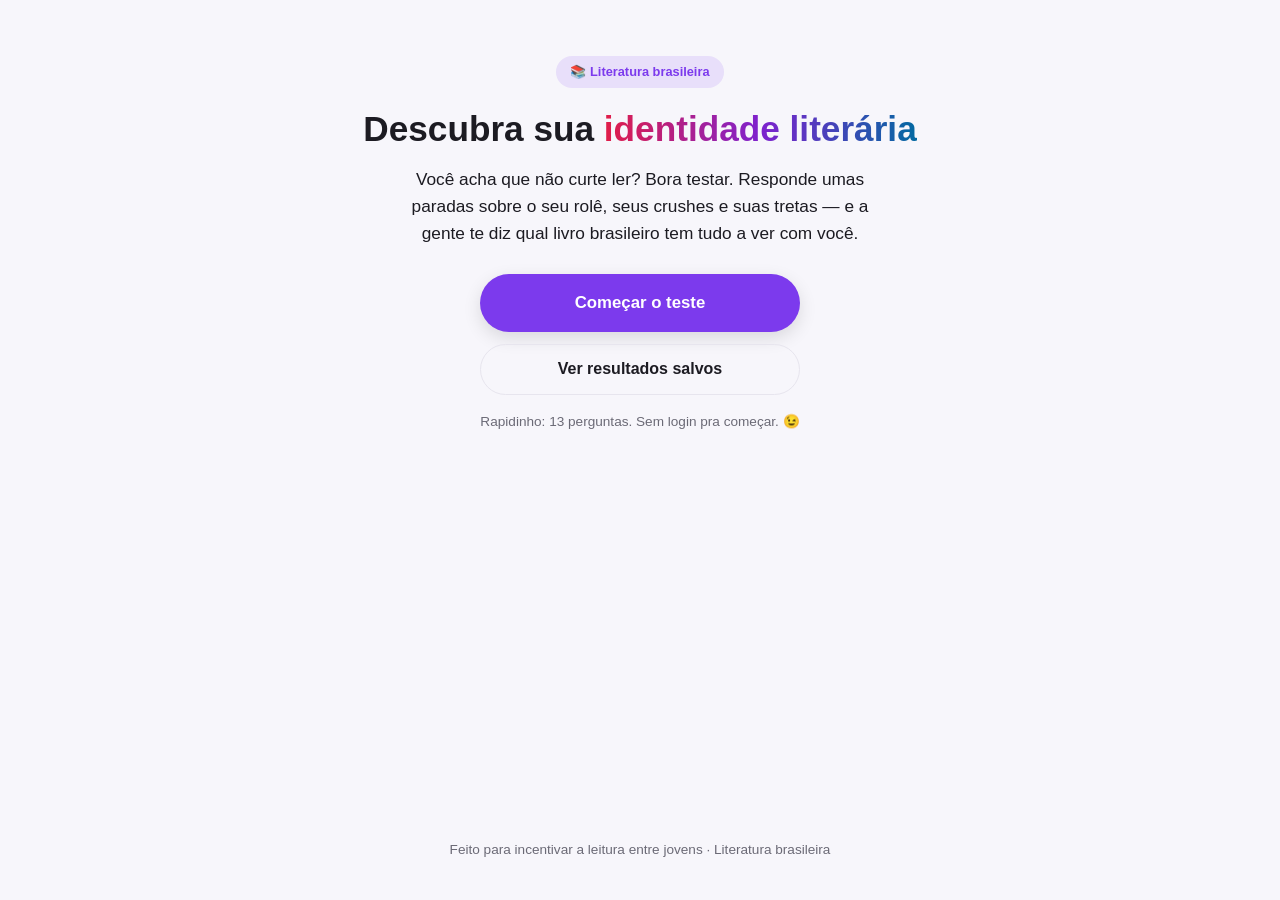
==== index.html @ dcb06c85 "App Quiz de Perfil Literário: quiz-first, alternativas embaralhadas, 50 livros Co-Authored-By: Claud" ====
<!DOCTYPE html>
<html lang="pt-BR">
<head>
  <meta charset="UTF-8" />
  <meta name="viewport" content="width=device-width, initial-scale=1.0" />
  <title>Quiz de Perfil Literário</title>
  <meta name="description" content="Descubra seu perfil literário e que livro da literatura brasileira combina com você." />
  <link rel="stylesheet" href="styles.css" />
  <link rel="icon" href="data:image/svg+xml,<svg xmlns='http://www.w3.org/2000/svg' viewBox='0 0 100 100'><text y='.9em' font-size='90'>📚</text></svg>" />
</head>
<body>
  <div class="app">

    <!-- ===================== HOME ===================== -->
    <section id="screen-home" class="screen active">
      <div class="home">
        <div class="home-badge">📚 Literatura brasileira</div>
        <h1>Descubra sua <span class="grad">identidade literária</span></h1>
        <p class="lead">
          Você acha que não curte ler? Bora testar. Responde umas paradas sobre o seu rolê,
          seus crushes e suas tretas — e a gente te diz qual livro brasileiro tem tudo a ver com você.
        </p>
        <div class="home-actions">
          <button id="btn-start" class="btn btn-primary btn-lg">Começar o teste</button>
          <button id="btn-history" class="btn btn-ghost">Ver resultados salvos</button>
        </div>
        <p class="muted small">Rapidinho: 13 perguntas. Sem login pra começar. 😉</p>
      </div>
    </section>

    <!-- ===================== QUIZ ===================== -->
    <section id="screen-quiz" class="screen">
      <div class="quiz">
        <div class="quiz-top">
          <span id="progress-text" class="muted">Pergunta 1 de 13</span>
          <div class="progress-bar"><div id="progress-bar-fill" class="progress-bar-fill"></div></div>
        </div>

        <h2 id="question-text" class="question"></h2>
        <div id="options" class="options"></div>

        <div class="quiz-nav">
          <button id="btn-prev" class="btn btn-ghost">Anterior</button>
          <button id="btn-next" class="btn btn-primary">Próxima</button>
        </div>
      </div>
    </section>

    <!-- =================== CHECKOUT =================== -->
    <section id="screen-checkout" class="screen">
      <div class="checkout card">
        <div class="checkout-emoji">✨</div>
        <h2>Seu perfil tá pronto!</h2>
        <p class="lead">
          Quer salvar esse resultado no histórico deste dispositivo?
          É só colocar seu nome (nada de senha, nada sai do seu aparelho).
        </p>
        <input id="checkout-name" class="input" type="text" maxlength="40"
               placeholder="Seu nome ou apelido" autocomplete="off" />
        <div class="checkout-actions">
          <button id="btn-save-result" class="btn btn-primary btn-lg">Salvar e ver resultado</button>
          <button id="btn-skip-save" class="btn btn-ghost">Só ver o resultado</button>
        </div>
      </div>
    </section>

    <!-- ==================== RESULTADO ==================== -->
    <section id="screen-result" class="screen">
      <div class="result">
        <div class="result-head card">
          <div id="result-emoji" class="result-emoji">❤️</div>
          <p class="muted">Seu perfil literário é</p>
          <h1 id="result-name" class="result-name">Romântico</h1>
          <p id="result-tagline" class="result-tagline"></p>
          <p id="result-description" class="result-description"></p>
          <p id="result-vibe" class="result-vibe"></p>
          <p id="result-cinema" class="result-cinema"></p>
        </div>

        <div class="card">
          <h3>Sua mistura de perfis</h3>
          <div id="result-bars" class="bars"></div>
        </div>

        <div class="card">
          <h3 id="books-title">📚 Pra você começar</h3>
          <div id="result-books" class="books"></div>
        </div>

        <div class="result-actions">
          <button id="btn-retry" class="btn btn-primary">Refazer o teste</button>
          <button id="btn-home" class="btn btn-ghost">Voltar ao início</button>
        </div>
      </div>
    </section>

    <!-- ==================== HISTÓRICO ==================== -->
    <section id="screen-history" class="screen">
      <div class="history">
        <h2>Resultados salvos</h2>
        <p class="muted small">Salvos apenas neste dispositivo (navegador).</p>
        <div id="history-list" class="history-list"></div>
        <div class="result-actions">
          <button id="btn-history-back" class="btn btn-primary">Voltar</button>
          <button id="btn-clear-history" class="btn btn-ghost">Limpar histórico</button>
        </div>
      </div>
    </section>

    <footer class="app-footer muted small">
      Feito para incentivar a leitura entre jovens · Literatura brasileira
    </footer>
  </div>

  <script src="data.js"></script>
  <script src="app.js"></script>
</body>
</html>
---- styles.css ----
/* =========================================================================
   Quiz de Perfil Literário — estilos (mobile-first, acessível, com dark mode)
   ========================================================================= */

:root {
  --accent: #7c3aed;
  --bg: #f7f6fb;
  --card: #ffffff;
  --text: #1c1b22;
  --muted: #6b6a76;
  --border: #e7e5ee;
  --shadow: 0 8px 30px rgba(24, 23, 34, 0.08);
  --radius: 18px;
}

@media (prefers-color-scheme: dark) {
  :root {
    --bg: #14131a;
    --card: #1e1d27;
    --text: #f2f1f7;
    --muted: #a5a3b3;
    --border: #2e2c3a;
    --shadow: 0 8px 30px rgba(0, 0, 0, 0.35);
  }
}

* { box-sizing: border-box; }

html, body {
  margin: 0;
  padding: 0;
  background: var(--bg);
  color: var(--text);
  font-family: -apple-system, BlinkMacSystemFont, "Segoe UI", Roboto, Helvetica, Arial, sans-serif;
  line-height: 1.55;
  -webkit-font-smoothing: antialiased;
}

.app {
  max-width: 640px;
  margin: 0 auto;
  padding: 24px 18px 40px;
  min-height: 100vh;
  display: flex;
  flex-direction: column;
}

/* ------- telas ------- */
.screen { display: none; animation: fade 0.35s ease; flex: 1; }
.screen.active { display: block; }
@keyframes fade { from { opacity: 0; transform: translateY(8px); } to { opacity: 1; transform: none; } }

h1, h2, h3, h4 { line-height: 1.2; margin: 0 0 0.5em; }
p { margin: 0 0 1em; }

.muted { color: var(--muted); }
.small { font-size: 0.85rem; }
.center { text-align: center; }
.grad {
  background: linear-gradient(90deg, #e11d48, #7e22ce, #0369a1);
  -webkit-background-clip: text; background-clip: text; color: transparent;
}

/* ------- botões ------- */
.btn {
  font: inherit; font-weight: 600;
  border: 1px solid transparent; border-radius: 999px;
  padding: 12px 22px; cursor: pointer;
  transition: transform 0.1s ease, box-shadow 0.2s ease, background 0.2s ease, opacity 0.2s;
}
.btn:active { transform: scale(0.97); }
.btn:disabled { opacity: 0.45; cursor: not-allowed; }
.btn-lg { padding: 15px 28px; font-size: 1.05rem; }
.btn-primary { background: var(--accent); color: #fff; box-shadow: 0 6px 18px rgba(0,0,0,0.12); }
.btn-primary:hover:not(:disabled) { filter: brightness(1.07); }
.btn-ghost { background: transparent; color: var(--text); border-color: var(--border); }
.btn-ghost:hover { background: var(--border); }

.card {
  background: var(--card);
  border: 1px solid var(--border);
  border-radius: var(--radius);
  box-shadow: var(--shadow);
  padding: 24px;
  margin-bottom: 18px;
}

/* =================== HOME =================== */
.home { text-align: center; padding: 32px 4px; }
.home-badge {
  display: inline-block; font-size: 0.8rem; font-weight: 600;
  color: var(--accent); background: color-mix(in srgb, var(--accent) 12%, transparent);
  padding: 6px 14px; border-radius: 999px; margin-bottom: 20px;
}
.home h1 { font-size: 2.2rem; margin-bottom: 16px; }
.lead { font-size: 1.08rem; color: var(--text); }
.home .lead { max-width: 460px; margin: 0 auto 28px; }
.home-actions { display: flex; flex-direction: column; gap: 12px; max-width: 320px; margin: 0 auto 16px; }

/* =================== QUIZ =================== */
.quiz-top { margin-bottom: 22px; }
.progress-bar { height: 8px; background: var(--border); border-radius: 999px; overflow: hidden; margin-top: 8px; }
.progress-bar-fill {
  height: 100%; width: 8%; border-radius: 999px;
  background: linear-gradient(90deg, #e11d48, #7e22ce, #0369a1);
  transition: width 0.35s ease;
}
.question { font-size: 1.45rem; margin-bottom: 22px; }

.options { display: flex; flex-direction: column; gap: 11px; margin-bottom: 26px; }
.option {
  display: flex; align-items: center; gap: 14px; text-align: left;
  background: var(--card); border: 2px solid var(--border);
  border-radius: 14px; padding: 15px 16px; cursor: pointer; font: inherit; color: var(--text);
  transition: border-color 0.15s ease, background 0.15s ease, transform 0.1s ease;
}
.option:hover { border-color: color-mix(in srgb, var(--accent) 45%, var(--border)); }
.option:active { transform: scale(0.99); }
.option.selected {
  border-color: var(--accent);
  background: color-mix(in srgb, var(--accent) 10%, var(--card));
}
.option-letter {
  flex: 0 0 30px; width: 30px; height: 30px; border-radius: 50%;
  display: grid; place-items: center; font-weight: 700; font-size: 0.9rem;
  background: var(--border); color: var(--text);
}
.option.selected .option-letter { background: var(--accent); color: #fff; }
.option-text { flex: 1; }

.quiz-nav { display: flex; justify-content: space-between; gap: 12px; }
.quiz-nav .btn { flex: 1; }

/* =================== CHECKOUT =================== */
.checkout { text-align: center; }
.checkout-emoji { font-size: 3rem; margin-bottom: 8px; }
.input {
  width: 100%; font: inherit; padding: 14px 16px; border-radius: 12px;
  border: 2px solid var(--border); background: var(--bg); color: var(--text);
  margin-bottom: 18px; text-align: center;
}
.input:focus { outline: none; border-color: var(--accent); }
.checkout-actions { display: flex; flex-direction: column; gap: 10px; }

/* =================== RESULTADO =================== */
.result-head { text-align: center; border-top: 6px solid var(--accent); }
.result-emoji { font-size: 3.4rem; margin-bottom: 6px; }
.result-name { font-size: 2.6rem; margin: 4px 0 10px; }
.result-tagline { font-size: 1.15rem; font-weight: 600; margin-bottom: 16px; }
.result-description { font-size: 1.05rem; }
.result-vibe {
  font-style: italic; color: var(--muted);
  border-left: 3px solid var(--accent); padding-left: 12px; text-align: left; margin: 18px 0;
}
.result-cinema { font-size: 0.95rem; text-align: left; }

.bars { display: flex; flex-direction: column; gap: 12px; }
.bar-row { display: grid; grid-template-columns: 130px 1fr 44px; align-items: center; gap: 10px; font-size: 0.9rem; }
.bar-label { white-space: nowrap; overflow: hidden; text-overflow: ellipsis; }
.bar-track { height: 12px; background: var(--border); border-radius: 999px; overflow: hidden; }
.bar-fill { display: block; height: 100%; border-radius: 999px; transition: width 0.6s ease; }
.bar-pct { text-align: right; font-variant-numeric: tabular-nums; color: var(--muted); }

.books { display: flex; flex-direction: column; gap: 14px; }
.book-card { display: flex; gap: 0; border: 1px solid var(--border); border-radius: 14px; overflow: hidden; background: var(--card); }
.book-spine { flex: 0 0 8px; }
.book-body { padding: 14px 16px; }
.book-body h4 { font-size: 1.1rem; margin-bottom: 2px; }
.book-author { display: block; font-size: 0.85rem; margin-bottom: 8px; }
.book-body p { font-size: 0.95rem; margin-bottom: 10px; }
.book-tag { display: inline-block; font-size: 0.75rem; font-weight: 600; border: 1px solid; border-radius: 999px; padding: 3px 10px; }

.result-actions, .checkout-actions { display: flex; gap: 12px; }
.result-actions { flex-wrap: wrap; }
.result-actions .btn { flex: 1; min-width: 140px; }

/* =================== HISTÓRICO =================== */
.history-list { display: flex; flex-direction: column; gap: 10px; margin: 16px 0 22px; }
.history-item {
  display: grid; grid-template-columns: auto 1fr auto; align-items: center; gap: 12px;
  background: var(--card); border: 1px solid var(--border);
  border-left: 5px solid var(--accent); border-radius: 12px; padding: 12px 14px;
}
.history-emoji { font-size: 1.6rem; }
.history-info { display: flex; flex-direction: column; }
.history-info span { font-size: 0.85rem; }
.history-date { font-size: 0.78rem; text-align: right; }

.app-footer { text-align: center; margin-top: auto; padding-top: 24px; }

/* =================== responsivo =================== */
@media (min-width: 560px) {
  .checkout-actions { flex-direction: row; }
  .checkout-actions .btn { flex: 1; }
}
@media (max-width: 380px) {
  .home h1 { font-size: 1.9rem; }
  .question { font-size: 1.25rem; }
  .bar-row { grid-template-columns: 96px 1fr 40px; }
}
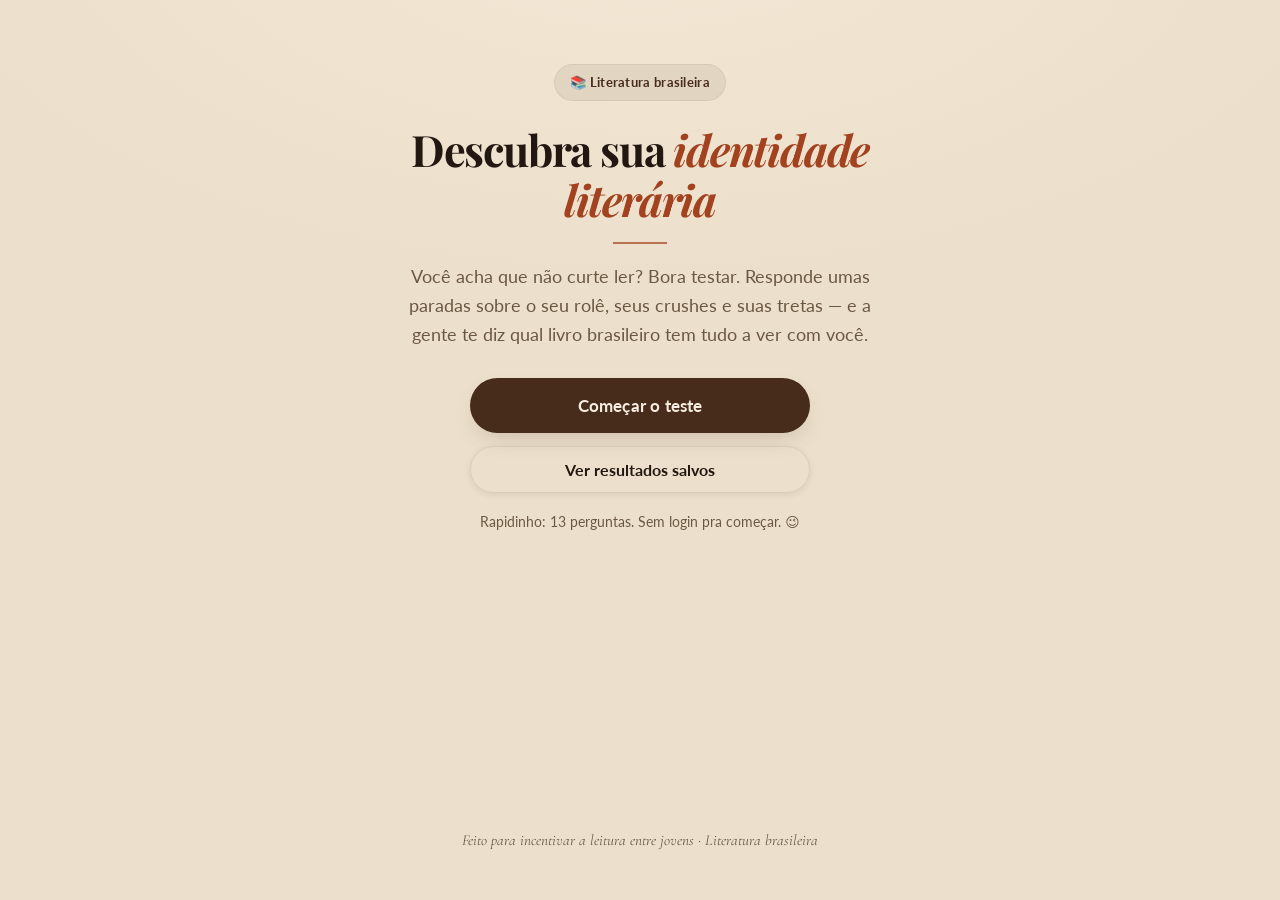
==== commit e2f5945d: "Redesign visual: estetica papel de livro (Playfair Display + Lato, paleta creme/marrom) Co-Authored-" ====
--- a/index.html
+++ b/index.html
@@ -5,6 +5,9 @@
   <meta name="viewport" content="width=device-width, initial-scale=1.0" />
   <title>Quiz de Perfil Literário</title>
   <meta name="description" content="Descubra seu perfil literário e que livro da literatura brasileira combina com você." />
+  <link rel="preconnect" href="https://fonts.googleapis.com" />
+  <link rel="preconnect" href="https://fonts.gstatic.com" crossorigin />
+  <link rel="stylesheet" href="https://fonts.googleapis.com/css2?family=Cormorant:wght@600;700&family=Lato:ital,wght@0,400;0,700;1,400&family=Playfair+Display:ital,wght@0,400;0,500;0,600;0,700;1,400;1,500;1,600&display=swap" />
   <link rel="stylesheet" href="styles.css" />
   <link rel="icon" href="data:image/svg+xml,<svg xmlns='http://www.w3.org/2000/svg' viewBox='0 0 100 100'><text y='.9em' font-size='90'>📚</text></svg>" />
 </head>
--- a/styles.css
+++ b/styles.css
@@ -1,27 +1,32 @@
 /* =========================================================================
-   Quiz de Perfil Literário — estilos (mobile-first, acessível, com dark mode)
+   Quiz de Perfil Literário — estilo "papel de livro"
+   Estética inspirada no design original: creme/papel, marrom café,
+   títulos em Playfair Display (serif) e corpo em Lato.
    ========================================================================= */
 
 :root {
-  --accent: #7c3aed;
-  --bg: #f7f6fb;
-  --card: #ffffff;
-  --text: #1c1b22;
-  --muted: #6b6a76;
-  --border: #e7e5ee;
-  --shadow: 0 8px 30px rgba(24, 23, 34, 0.08);
+  /* paleta quente / papel */
+  --bg: #ece0cc;          /* papel */
+  --bg-soft: #e4d6bd;     /* papel um tom abaixo (fundos sutis) */
+  --card: #f6ede0;        /* cartão creme */
+  --ink: #221811;         /* marrom escuro (texto) */
+  --ink-soft: #6b5744;    /* marrom suave (texto secundário) */
+  --brand: #472b1b;       /* café escuro (botões/realces) */
+  --brand-hover: #5c3a26;
+  --brand-ink: #f6ede0;   /* texto sobre o café */
+  --terra: #a3421f;       /* terracota (destaques) */
+  --border: #d2c2a8;      /* tan */
+  --border-soft: rgba(210, 194, 168, 0.6);
+  --shadow: 0 10px 24px -8px rgba(71, 43, 27, 0.22);
+  --shadow-sm: 0 2px 6px rgba(71, 43, 27, 0.10);
   --radius: 18px;
-}
-
-@media (prefers-color-scheme: dark) {
-  :root {
-    --bg: #14131a;
-    --card: #1e1d27;
-    --text: #f2f1f7;
-    --muted: #a5a3b3;
-    --border: #2e2c3a;
-    --shadow: 0 8px 30px rgba(0, 0, 0, 0.35);
-  }
+
+  --serif: "Playfair Display", Georgia, serif;
+  --display: "Cormorant", Georgia, serif;
+  --sans: "Lato", system-ui, -apple-system, sans-serif;
+
+  --accent: var(--brand); /* sobrescrito pelo perfil no resultado */
+  --ease: cubic-bezier(0.23, 1, 0.32, 1);
 }
 
 * { box-sizing: border-box; }
@@ -29,103 +34,132 @@
 html, body {
   margin: 0;
   padding: 0;
-  background: var(--bg);
-  color: var(--text);
-  font-family: -apple-system, BlinkMacSystemFont, "Segoe UI", Roboto, Helvetica, Arial, sans-serif;
-  line-height: 1.55;
+  background:
+    radial-gradient(1200px 600px at 50% -10%, #f3e8d5 0%, rgba(243, 232, 213, 0) 60%),
+    var(--bg);
+  background-attachment: fixed;
+  color: var(--ink);
+  font-family: var(--sans);
+  line-height: 1.6;
   -webkit-font-smoothing: antialiased;
+  text-rendering: optimizeLegibility;
 }
 
 .app {
-  max-width: 640px;
+  max-width: 660px;
   margin: 0 auto;
-  padding: 24px 18px 40px;
+  padding: 28px 20px 48px;
   min-height: 100vh;
   display: flex;
   flex-direction: column;
 }
 
 /* ------- telas ------- */
-.screen { display: none; animation: fade 0.35s ease; flex: 1; }
+.screen { display: none; animation: fade 0.5s var(--ease); flex: 1; }
 .screen.active { display: block; }
-@keyframes fade { from { opacity: 0; transform: translateY(8px); } to { opacity: 1; transform: none; } }
-
-h1, h2, h3, h4 { line-height: 1.2; margin: 0 0 0.5em; }
+@keyframes fade { from { opacity: 0; transform: translateY(10px); } to { opacity: 1; transform: none; } }
+
+h1, h2, h3 { font-family: var(--serif); font-weight: 700; line-height: 1.15; margin: 0 0 0.5em; letter-spacing: -0.6px; }
+h4 { font-family: var(--serif); font-weight: 600; margin: 0 0 0.3em; }
 p { margin: 0 0 1em; }
 
-.muted { color: var(--muted); }
-.small { font-size: 0.85rem; }
+.muted { color: var(--ink-soft); }
+.small { font-size: 0.86rem; }
 .center { text-align: center; }
+
 .grad {
-  background: linear-gradient(90deg, #e11d48, #7e22ce, #0369a1);
-  -webkit-background-clip: text; background-clip: text; color: transparent;
+  font-style: italic;
+  color: var(--terra);
 }
 
 /* ------- botões ------- */
 .btn {
-  font: inherit; font-weight: 600;
+  font-family: var(--sans); font-size: 1.02rem; font-weight: 700;
   border: 1px solid transparent; border-radius: 999px;
-  padding: 12px 22px; cursor: pointer;
-  transition: transform 0.1s ease, box-shadow 0.2s ease, background 0.2s ease, opacity 0.2s;
+  padding: 13px 26px; cursor: pointer;
+  transition: transform 0.12s var(--ease), box-shadow 0.25s var(--ease),
+              background 0.2s var(--ease), filter 0.2s;
 }
 .btn:active { transform: scale(0.97); }
-.btn:disabled { opacity: 0.45; cursor: not-allowed; }
-.btn-lg { padding: 15px 28px; font-size: 1.05rem; }
-.btn-primary { background: var(--accent); color: #fff; box-shadow: 0 6px 18px rgba(0,0,0,0.12); }
-.btn-primary:hover:not(:disabled) { filter: brightness(1.07); }
-.btn-ghost { background: transparent; color: var(--text); border-color: var(--border); }
-.btn-ghost:hover { background: var(--border); }
-
+.btn:disabled { opacity: 0.4; cursor: not-allowed; }
+.btn-lg { padding: 16px 32px; font-size: 1.08rem; }
+
+.btn-primary {
+  background: var(--brand); color: var(--brand-ink);
+  box-shadow: var(--shadow);
+  letter-spacing: 0.2px;
+}
+.btn-primary:hover:not(:disabled) { background: var(--brand-hover); box-shadow: 0 14px 28px -8px rgba(71,43,27,0.34); }
+
+.btn-ghost {
+  background: transparent; color: var(--ink);
+  border-color: var(--border-soft); box-shadow: var(--shadow-sm);
+}
+.btn-ghost:hover { background: var(--card); }
+
+/* ------- cartão ------- */
 .card {
   background: var(--card);
   border: 1px solid var(--border);
   border-radius: var(--radius);
   box-shadow: var(--shadow);
-  padding: 24px;
-  margin-bottom: 18px;
+  padding: 26px;
+  margin-bottom: 20px;
 }
 
 /* =================== HOME =================== */
-.home { text-align: center; padding: 32px 4px; }
+.home { text-align: center; padding: 36px 4px 8px; }
 .home-badge {
-  display: inline-block; font-size: 0.8rem; font-weight: 600;
-  color: var(--accent); background: color-mix(in srgb, var(--accent) 12%, transparent);
-  padding: 6px 14px; border-radius: 999px; margin-bottom: 20px;
-}
-.home h1 { font-size: 2.2rem; margin-bottom: 16px; }
-.lead { font-size: 1.08rem; color: var(--text); }
-.home .lead { max-width: 460px; margin: 0 auto 28px; }
-.home-actions { display: flex; flex-direction: column; gap: 12px; max-width: 320px; margin: 0 auto 16px; }
+  display: inline-flex; align-items: center; gap: 6px;
+  font-size: 0.82rem; font-weight: 700; letter-spacing: 0.3px;
+  color: var(--brand); background: rgba(71, 43, 27, 0.08);
+  border: 1px solid var(--border-soft);
+  padding: 7px 15px; border-radius: 999px; margin-bottom: 24px;
+}
+.home h1 { font-size: 2.7rem; letter-spacing: -1.2px; margin-bottom: 18px; }
+.lead { font-size: 1.12rem; color: var(--ink); }
+.home .lead { max-width: 480px; margin: 0 auto 30px; color: var(--ink-soft); }
+.home-actions { display: flex; flex-direction: column; gap: 13px; max-width: 340px; margin: 0 auto 18px; }
+
+/* filete decorativo */
+.home h1::after {
+  content: ""; display: block; width: 54px; height: 2px;
+  background: var(--terra); margin: 18px auto 0; opacity: 0.7;
+}
 
 /* =================== QUIZ =================== */
-.quiz-top { margin-bottom: 22px; }
-.progress-bar { height: 8px; background: var(--border); border-radius: 999px; overflow: hidden; margin-top: 8px; }
+.quiz-top { margin-bottom: 26px; }
+.progress-bar { height: 8px; background: var(--bg-soft); border: 1px solid var(--border-soft); border-radius: 999px; overflow: hidden; margin-top: 10px; }
 .progress-bar-fill {
   height: 100%; width: 8%; border-radius: 999px;
-  background: linear-gradient(90deg, #e11d48, #7e22ce, #0369a1);
-  transition: width 0.35s ease;
-}
-.question { font-size: 1.45rem; margin-bottom: 22px; }
-
-.options { display: flex; flex-direction: column; gap: 11px; margin-bottom: 26px; }
+  background: linear-gradient(90deg, #7a4a2b, var(--brand));
+  transition: width 0.4s var(--ease);
+}
+.question { font-family: var(--serif); font-size: 1.6rem; font-weight: 600; letter-spacing: -0.4px; margin-bottom: 24px; }
+
+.options { display: flex; flex-direction: column; gap: 12px; margin-bottom: 28px; }
 .option {
-  display: flex; align-items: center; gap: 14px; text-align: left;
-  background: var(--card); border: 2px solid var(--border);
-  border-radius: 14px; padding: 15px 16px; cursor: pointer; font: inherit; color: var(--text);
-  transition: border-color 0.15s ease, background 0.15s ease, transform 0.1s ease;
-}
-.option:hover { border-color: color-mix(in srgb, var(--accent) 45%, var(--border)); }
-.option:active { transform: scale(0.99); }
+  display: flex; align-items: center; gap: 15px; text-align: left;
+  background: var(--card); border: 1.5px solid var(--border);
+  border-radius: 14px; padding: 15px 17px; cursor: pointer;
+  font-family: var(--sans); font-size: 1.02rem; color: var(--ink);
+  box-shadow: var(--shadow-sm);
+  transition: border-color 0.18s var(--ease), background 0.18s var(--ease),
+              transform 0.12s var(--ease), box-shadow 0.2s;
+}
+.option:hover { border-color: var(--brand); transform: translateY(-1px); }
 .option.selected {
-  border-color: var(--accent);
-  background: color-mix(in srgb, var(--accent) 10%, var(--card));
+  border-color: var(--brand); border-width: 2px;
+  background: rgba(71, 43, 27, 0.06);
+  box-shadow: 0 6px 16px -6px rgba(71,43,27,0.28);
 }
 .option-letter {
-  flex: 0 0 30px; width: 30px; height: 30px; border-radius: 50%;
-  display: grid; place-items: center; font-weight: 700; font-size: 0.9rem;
-  background: var(--border); color: var(--text);
-}
-.option.selected .option-letter { background: var(--accent); color: #fff; }
+  flex: 0 0 32px; width: 32px; height: 32px; border-radius: 50%;
+  display: grid; place-items: center; font-family: var(--serif); font-weight: 700; font-size: 0.95rem;
+  background: var(--bg-soft); color: var(--brand); border: 1px solid var(--border-soft);
+  transition: background 0.18s var(--ease), color 0.18s var(--ease);
+}
+.option.selected .option-letter { background: var(--brand); color: var(--brand-ink); border-color: var(--brand); }
 .option-text { flex: 1; }
 
 .quiz-nav { display: flex; justify-content: space-between; gap: 12px; }
@@ -133,68 +167,79 @@
 
 /* =================== CHECKOUT =================== */
 .checkout { text-align: center; }
-.checkout-emoji { font-size: 3rem; margin-bottom: 8px; }
+.checkout-emoji { font-size: 3rem; margin-bottom: 6px; }
 .input {
-  width: 100%; font: inherit; padding: 14px 16px; border-radius: 12px;
-  border: 2px solid var(--border); background: var(--bg); color: var(--text);
-  margin-bottom: 18px; text-align: center;
-}
-.input:focus { outline: none; border-color: var(--accent); }
+  width: 100%; font-family: var(--sans); font-size: 1.05rem; padding: 14px 16px;
+  border-radius: 12px; border: 1.5px solid var(--border); background: var(--bg);
+  color: var(--ink); margin-bottom: 18px; text-align: center;
+}
+.input::placeholder { color: var(--ink-soft); opacity: 0.7; }
+.input:focus { outline: none; border-color: var(--brand); }
 .checkout-actions { display: flex; flex-direction: column; gap: 10px; }
 
 /* =================== RESULTADO =================== */
-.result-head { text-align: center; border-top: 6px solid var(--accent); }
-.result-emoji { font-size: 3.4rem; margin-bottom: 6px; }
-.result-name { font-size: 2.6rem; margin: 4px 0 10px; }
-.result-tagline { font-size: 1.15rem; font-weight: 600; margin-bottom: 16px; }
-.result-description { font-size: 1.05rem; }
+.result-head { text-align: center; border-top: 5px solid var(--accent); }
+.result-emoji { font-size: 3.4rem; margin-bottom: 4px; }
+.result-name {
+  font-family: var(--serif); font-size: 2.9rem; font-weight: 700;
+  letter-spacing: -1px; margin: 4px 0 12px;
+}
+.result-tagline { font-family: var(--display); font-size: 1.4rem; font-weight: 600; font-style: italic; color: var(--terra); margin-bottom: 18px; }
+.result-description { font-size: 1.06rem; }
 .result-vibe {
-  font-style: italic; color: var(--muted);
-  border-left: 3px solid var(--accent); padding-left: 12px; text-align: left; margin: 18px 0;
-}
-.result-cinema { font-size: 0.95rem; text-align: left; }
-
-.bars { display: flex; flex-direction: column; gap: 12px; }
-.bar-row { display: grid; grid-template-columns: 130px 1fr 44px; align-items: center; gap: 10px; font-size: 0.9rem; }
-.bar-label { white-space: nowrap; overflow: hidden; text-overflow: ellipsis; }
-.bar-track { height: 12px; background: var(--border); border-radius: 999px; overflow: hidden; }
-.bar-fill { display: block; height: 100%; border-radius: 999px; transition: width 0.6s ease; }
-.bar-pct { text-align: right; font-variant-numeric: tabular-nums; color: var(--muted); }
-
-.books { display: flex; flex-direction: column; gap: 14px; }
-.book-card { display: flex; gap: 0; border: 1px solid var(--border); border-radius: 14px; overflow: hidden; background: var(--card); }
-.book-spine { flex: 0 0 8px; }
-.book-body { padding: 14px 16px; }
-.book-body h4 { font-size: 1.1rem; margin-bottom: 2px; }
-.book-author { display: block; font-size: 0.85rem; margin-bottom: 8px; }
-.book-body p { font-size: 0.95rem; margin-bottom: 10px; }
-.book-tag { display: inline-block; font-size: 0.75rem; font-weight: 600; border: 1px solid; border-radius: 999px; padding: 3px 10px; }
+  font-family: var(--serif); font-style: italic; font-size: 1.05rem; color: var(--ink-soft);
+  border-left: 3px solid var(--accent); padding-left: 14px; text-align: left; margin: 20px 0;
+}
+.result-cinema { font-size: 0.96rem; text-align: left; color: var(--ink-soft); }
+.result-cinema strong { color: var(--ink); }
+
+.bars { display: flex; flex-direction: column; gap: 13px; }
+.bar-row { display: grid; grid-template-columns: 140px 1fr 46px; align-items: center; gap: 10px; font-size: 0.9rem; }
+.bar-label { white-space: nowrap; overflow: hidden; text-overflow: ellipsis; font-weight: 700; }
+.bar-track { height: 12px; background: var(--bg-soft); border: 1px solid var(--border-soft); border-radius: 999px; overflow: hidden; }
+.bar-fill { display: block; height: 100%; border-radius: 999px; transition: width 0.7s var(--ease); }
+.bar-pct { text-align: right; font-variant-numeric: tabular-nums; color: var(--ink-soft); }
+
+.books { display: flex; flex-direction: column; gap: 15px; }
+.book-card {
+  display: flex; border: 1px solid var(--border); border-radius: 14px; overflow: hidden;
+  background: var(--bg); box-shadow: var(--shadow-sm);
+}
+.book-spine { flex: 0 0 9px; background: var(--accent); }
+.book-body { padding: 15px 17px; }
+.book-body h4 { font-size: 1.18rem; margin-bottom: 2px; }
+.book-author { display: block; font-size: 0.86rem; font-style: italic; margin-bottom: 9px; }
+.book-body p { font-size: 0.96rem; margin-bottom: 11px; color: var(--ink-soft); }
+.book-tag { display: inline-block; font-size: 0.74rem; font-weight: 700; border: 1px solid; border-radius: 999px; padding: 3px 11px; }
 
 .result-actions, .checkout-actions { display: flex; gap: 12px; }
 .result-actions { flex-wrap: wrap; }
-.result-actions .btn { flex: 1; min-width: 140px; }
+.result-actions .btn { flex: 1; min-width: 150px; }
 
 /* =================== HISTÓRICO =================== */
-.history-list { display: flex; flex-direction: column; gap: 10px; margin: 16px 0 22px; }
+.history-list { display: flex; flex-direction: column; gap: 11px; margin: 18px 0 24px; }
 .history-item {
   display: grid; grid-template-columns: auto 1fr auto; align-items: center; gap: 12px;
   background: var(--card); border: 1px solid var(--border);
-  border-left: 5px solid var(--accent); border-radius: 12px; padding: 12px 14px;
-}
-.history-emoji { font-size: 1.6rem; }
+  border-left: 5px solid var(--accent); border-radius: 12px; padding: 13px 15px;
+  box-shadow: var(--shadow-sm);
+}
+.history-emoji { font-size: 1.7rem; }
 .history-info { display: flex; flex-direction: column; }
-.history-info span { font-size: 0.85rem; }
+.history-info strong { font-family: var(--serif); }
+.history-info span { font-size: 0.86rem; }
 .history-date { font-size: 0.78rem; text-align: right; }
 
-.app-footer { text-align: center; margin-top: auto; padding-top: 24px; }
+.app-footer { font-family: var(--display); font-style: italic; font-size: 0.95rem; text-align: center; margin-top: auto; padding-top: 28px; color: var(--ink-soft); }
 
 /* =================== responsivo =================== */
 @media (min-width: 560px) {
   .checkout-actions { flex-direction: row; }
   .checkout-actions .btn { flex: 1; }
 }
-@media (max-width: 380px) {
-  .home h1 { font-size: 1.9rem; }
-  .question { font-size: 1.25rem; }
-  .bar-row { grid-template-columns: 96px 1fr 40px; }
-}
+@media (max-width: 400px) {
+  .home h1 { font-size: 2.1rem; }
+  .question { font-size: 1.32rem; }
+  .result-name { font-size: 2.3rem; }
+  .bar-row { grid-template-columns: 104px 1fr 42px; }
+}
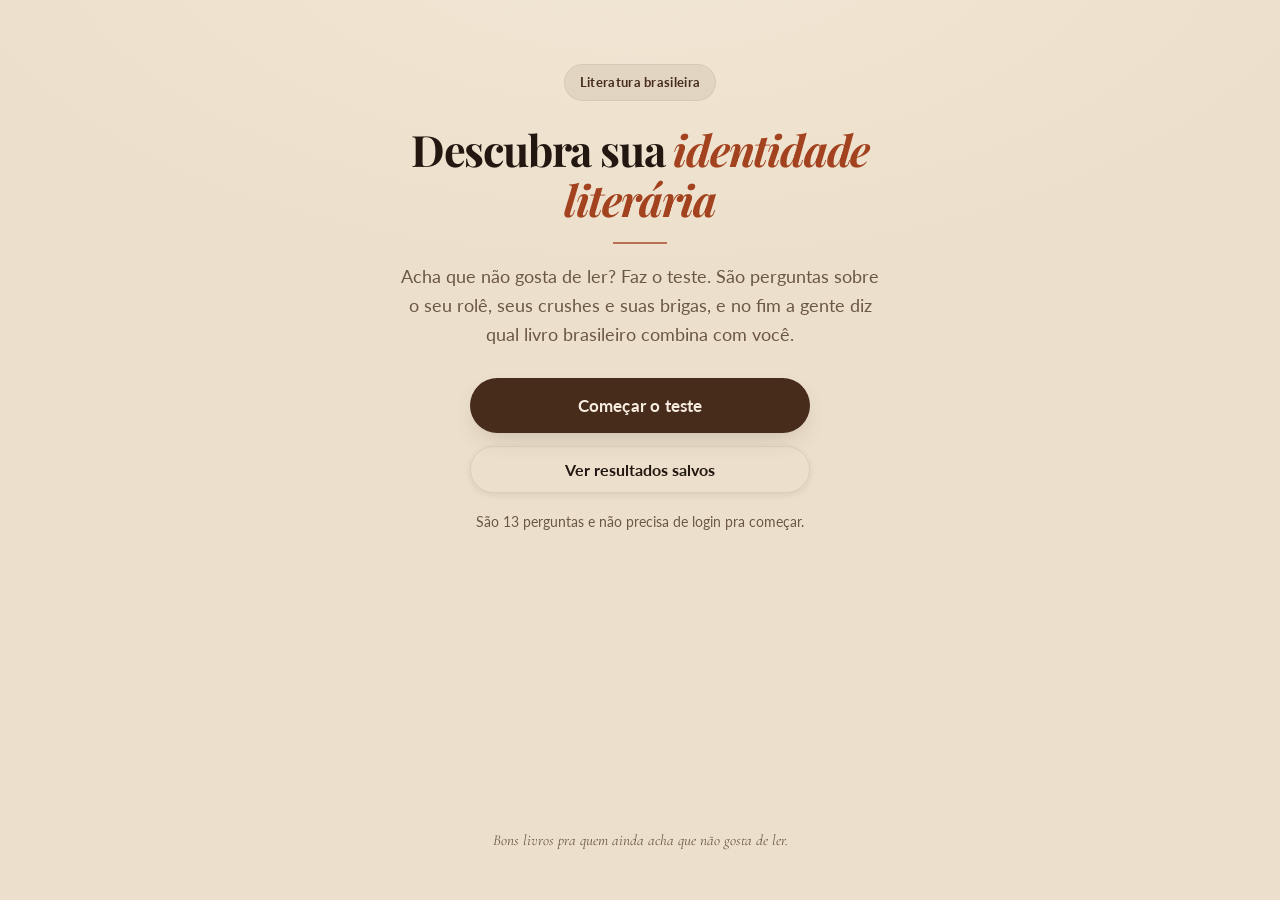
==== commit 94637da2: "Reescreve textos com tom humano, remove emojis e travessoes; monograma no resultado Co-Authored-By: " ====
--- a/index.html
+++ b/index.html
@@ -17,17 +17,17 @@
     <!-- ===================== HOME ===================== -->
     <section id="screen-home" class="screen active">
       <div class="home">
-        <div class="home-badge">📚 Literatura brasileira</div>
+        <div class="home-badge">Literatura brasileira</div>
         <h1>Descubra sua <span class="grad">identidade literária</span></h1>
         <p class="lead">
-          Você acha que não curte ler? Bora testar. Responde umas paradas sobre o seu rolê,
-          seus crushes e suas tretas — e a gente te diz qual livro brasileiro tem tudo a ver com você.
+          Acha que não gosta de ler? Faz o teste. São perguntas sobre o seu rolê,
+          seus crushes e suas brigas, e no fim a gente diz qual livro brasileiro combina com você.
         </p>
         <div class="home-actions">
           <button id="btn-start" class="btn btn-primary btn-lg">Começar o teste</button>
           <button id="btn-history" class="btn btn-ghost">Ver resultados salvos</button>
         </div>
-        <p class="muted small">Rapidinho: 13 perguntas. Sem login pra começar. 😉</p>
+        <p class="muted small">São 13 perguntas e não precisa de login pra começar.</p>
       </div>
     </section>
 
@@ -52,11 +52,10 @@
     <!-- =================== CHECKOUT =================== -->
     <section id="screen-checkout" class="screen">
       <div class="checkout card">
-        <div class="checkout-emoji">✨</div>
-        <h2>Seu perfil tá pronto!</h2>
+        <h2>Seu perfil está pronto</h2>
         <p class="lead">
-          Quer salvar esse resultado no histórico deste dispositivo?
-          É só colocar seu nome (nada de senha, nada sai do seu aparelho).
+          Quer guardar esse resultado? Coloca seu nome que ele fica salvo aqui
+          neste aparelho. Não pede senha e nada é enviado pra fora.
         </p>
         <input id="checkout-name" class="input" type="text" maxlength="40"
                placeholder="Seu nome ou apelido" autocomplete="off" />
@@ -71,7 +70,7 @@
     <section id="screen-result" class="screen">
       <div class="result">
         <div class="result-head card">
-          <div id="result-emoji" class="result-emoji">❤️</div>
+          <div id="result-emoji" class="result-emoji"></div>
           <p class="muted">Seu perfil literário é</p>
           <h1 id="result-name" class="result-name">Romântico</h1>
           <p id="result-tagline" class="result-tagline"></p>
@@ -86,7 +85,7 @@
         </div>
 
         <div class="card">
-          <h3 id="books-title">📚 Pra você começar</h3>
+          <h3 id="books-title">Livros pra você começar</h3>
           <div id="result-books" class="books"></div>
         </div>
 
@@ -101,7 +100,7 @@
     <section id="screen-history" class="screen">
       <div class="history">
         <h2>Resultados salvos</h2>
-        <p class="muted small">Salvos apenas neste dispositivo (navegador).</p>
+        <p class="muted small">Ficam salvos só aqui neste navegador.</p>
         <div id="history-list" class="history-list"></div>
         <div class="result-actions">
           <button id="btn-history-back" class="btn btn-primary">Voltar</button>
@@ -111,7 +110,7 @@
     </section>
 
     <footer class="app-footer muted small">
-      Feito para incentivar a leitura entre jovens · Literatura brasileira
+      Bons livros pra quem ainda acha que não gosta de ler.
     </footer>
   </div>
 
--- a/styles.css
+++ b/styles.css
@@ -1,5 +1,5 @@
 /* =========================================================================
-   Quiz de Perfil Literário — estilo "papel de livro"
+   Quiz de Perfil Literário. Estilo "papel de livro"
    Estética inspirada no design original: creme/papel, marrom café,
    títulos em Playfair Display (serif) e corpo em Lato.
    ========================================================================= */
@@ -179,7 +179,13 @@
 
 /* =================== RESULTADO =================== */
 .result-head { text-align: center; border-top: 5px solid var(--accent); }
-.result-emoji { font-size: 3.4rem; margin-bottom: 4px; }
+.result-emoji {
+  width: 74px; height: 74px; margin: 4px auto 10px;
+  display: grid; place-items: center;
+  font-family: var(--serif); font-weight: 700; font-size: 2.2rem;
+  border: 2px solid var(--accent); border-radius: 50%;
+  background: var(--card);
+}
 .result-name {
   font-family: var(--serif); font-size: 2.9rem; font-weight: 700;
   letter-spacing: -1px; margin: 4px 0 12px;
@@ -224,7 +230,7 @@
   border-left: 5px solid var(--accent); border-radius: 12px; padding: 13px 15px;
   box-shadow: var(--shadow-sm);
 }
-.history-emoji { font-size: 1.7rem; }
+.history-dot { width: 14px; height: 14px; border-radius: 50%; display: block; }
 .history-info { display: flex; flex-direction: column; }
 .history-info strong { font-family: var(--serif); }
 .history-info span { font-size: 0.86rem; }
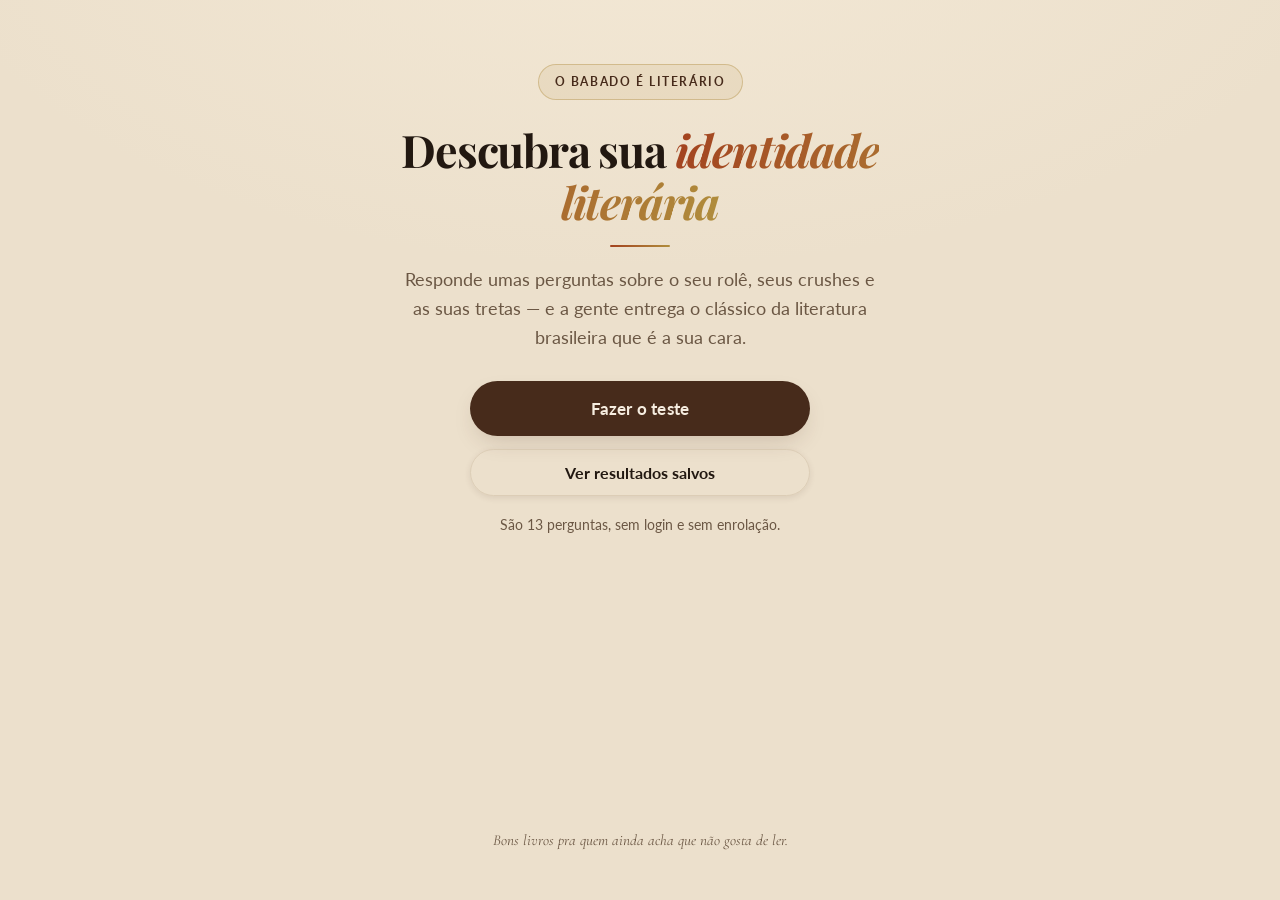
==== commit 889d5092: "Cientista original + visual mais chique/jovem/fofoqueiro - data.js: perfil Cientista agora com texto" ====
--- a/index.html
+++ b/index.html
@@ -17,17 +17,17 @@
     <!-- ===================== HOME ===================== -->
     <section id="screen-home" class="screen active">
       <div class="home">
-        <div class="home-badge">Literatura brasileira</div>
+        <div class="home-badge">O babado é literário</div>
         <h1>Descubra sua <span class="grad">identidade literária</span></h1>
         <p class="lead">
-          Acha que não gosta de ler? Faz o teste. São perguntas sobre o seu rolê,
-          seus crushes e suas brigas, e no fim a gente diz qual livro brasileiro combina com você.
+          Responde umas perguntas sobre o seu rolê, seus crushes e as suas tretas —
+          e a gente entrega o clássico da literatura brasileira que é a sua cara.
         </p>
         <div class="home-actions">
-          <button id="btn-start" class="btn btn-primary btn-lg">Começar o teste</button>
+          <button id="btn-start" class="btn btn-primary btn-lg">Fazer o teste</button>
           <button id="btn-history" class="btn btn-ghost">Ver resultados salvos</button>
         </div>
-        <p class="muted small">São 13 perguntas e não precisa de login pra começar.</p>
+        <p class="muted small">São 13 perguntas, sem login e sem enrolação.</p>
       </div>
     </section>
 
@@ -73,19 +73,27 @@
           <div id="result-emoji" class="result-emoji"></div>
           <p class="muted">Seu perfil literário é</p>
           <h1 id="result-name" class="result-name">Romântico</h1>
-          <p id="result-tagline" class="result-tagline"></p>
-          <p id="result-description" class="result-description"></p>
-          <p id="result-vibe" class="result-vibe"></p>
-          <p id="result-cinema" class="result-cinema"></p>
+          <p id="result-line" class="result-line"></p>
         </div>
 
         <div class="card">
-          <h3>Sua mistura de perfis</h3>
+          <h3>Seus perfis literários</h3>
           <div id="result-bars" class="bars"></div>
         </div>
 
         <div class="card">
-          <h3 id="books-title">Livros pra você começar</h3>
+          <h3>Sobre seu perfil</h3>
+          <p id="result-sobre" class="result-sobre"></p>
+          <p class="about-label">No cinema</p>
+          <p id="result-cinema" class="about-text"></p>
+          <p class="about-label">Exemplos</p>
+          <p id="result-examples" class="about-text"></p>
+        </div>
+
+        <div class="card">
+          <h3>Sugestões literárias</h3>
+          <p class="muted small">Filtre pelo fôlego de leitura que você quer agora.</p>
+          <div id="result-folego" class="folego"></div>
           <div id="result-books" class="books"></div>
         </div>
 
--- a/styles.css
+++ b/styles.css
@@ -15,6 +15,8 @@
   --brand-hover: #5c3a26;
   --brand-ink: #f6ede0;   /* texto sobre o café */
   --terra: #a3421f;       /* terracota (destaques) */
+  --gold: #b08d3c;        /* dourado antigo (detalhes chiques) */
+  --gold-soft: rgba(176, 141, 60, 0.4);
   --border: #d2c2a8;      /* tan */
   --border-soft: rgba(210, 194, 168, 0.6);
   --shadow: 0 10px 24px -8px rgba(71, 43, 27, 0.22);
@@ -69,7 +71,9 @@
 
 .grad {
   font-style: italic;
-  color: var(--terra);
+  background: linear-gradient(100deg, var(--terra) 0%, var(--gold) 100%);
+  -webkit-background-clip: text; background-clip: text;
+  -webkit-text-fill-color: transparent; color: var(--terra);
 }
 
 /* ------- botões ------- */
@@ -111,20 +115,21 @@
 .home { text-align: center; padding: 36px 4px 8px; }
 .home-badge {
   display: inline-flex; align-items: center; gap: 6px;
-  font-size: 0.82rem; font-weight: 700; letter-spacing: 0.3px;
-  color: var(--brand); background: rgba(71, 43, 27, 0.08);
-  border: 1px solid var(--border-soft);
-  padding: 7px 15px; border-radius: 999px; margin-bottom: 24px;
-}
-.home h1 { font-size: 2.7rem; letter-spacing: -1.2px; margin-bottom: 18px; }
+  font-size: 0.72rem; font-weight: 700; letter-spacing: 1.6px; text-transform: uppercase;
+  color: var(--brand); background: rgba(176, 141, 60, 0.1);
+  border: 1px solid var(--gold-soft);
+  padding: 8px 16px; border-radius: 999px; margin-bottom: 24px;
+}
+.home h1 { font-size: 2.8rem; letter-spacing: -1.2px; margin-bottom: 18px; }
 .lead { font-size: 1.12rem; color: var(--ink); }
 .home .lead { max-width: 480px; margin: 0 auto 30px; color: var(--ink-soft); }
 .home-actions { display: flex; flex-direction: column; gap: 13px; max-width: 340px; margin: 0 auto 18px; }
 
 /* filete decorativo */
 .home h1::after {
-  content: ""; display: block; width: 54px; height: 2px;
-  background: var(--terra); margin: 18px auto 0; opacity: 0.7;
+  content: ""; display: block; width: 60px; height: 2px;
+  background: linear-gradient(90deg, var(--terra), var(--gold));
+  margin: 18px auto 0; border-radius: 2px;
 }
 
 /* =================== QUIZ =================== */
@@ -180,43 +185,78 @@
 /* =================== RESULTADO =================== */
 .result-head { text-align: center; border-top: 5px solid var(--accent); }
 .result-emoji {
-  width: 74px; height: 74px; margin: 4px auto 10px;
+  width: 76px; height: 76px; margin: 4px auto 12px;
   display: grid; place-items: center;
   font-family: var(--serif); font-weight: 700; font-size: 2.2rem;
   border: 2px solid var(--accent); border-radius: 50%;
   background: var(--card);
+  box-shadow: 0 0 0 5px var(--card), 0 0 0 6px var(--gold-soft);
 }
 .result-name {
-  font-family: var(--serif); font-size: 2.9rem; font-weight: 700;
-  letter-spacing: -1px; margin: 4px 0 12px;
-}
-.result-tagline { font-family: var(--display); font-size: 1.4rem; font-weight: 600; font-style: italic; color: var(--terra); margin-bottom: 18px; }
-.result-description { font-size: 1.06rem; }
-.result-vibe {
-  font-family: var(--serif); font-style: italic; font-size: 1.05rem; color: var(--ink-soft);
-  border-left: 3px solid var(--accent); padding-left: 14px; text-align: left; margin: 20px 0;
-}
-.result-cinema { font-size: 0.96rem; text-align: left; color: var(--ink-soft); }
-.result-cinema strong { color: var(--ink); }
+  font-family: var(--serif); font-size: 3rem; font-weight: 700;
+  letter-spacing: -1px; margin: 6px 0 12px;
+}
+.result-line {
+  font-family: var(--display); font-size: 1.25rem; font-weight: 600; font-style: italic;
+  color: var(--terra); margin-bottom: 6px; line-height: 1.4;
+}
+
+/* "Sobre seu perfil" */
+.result-sobre { font-size: 1.04rem; margin-bottom: 4px; }
+.about-label {
+  font-family: var(--serif); font-weight: 700; font-size: 0.72rem; letter-spacing: 1.4px;
+  text-transform: uppercase; color: var(--gold); margin: 18px 0 4px;
+}
+.about-text { font-size: 0.98rem; color: var(--ink-soft); margin-bottom: 0; }
 
 .bars { display: flex; flex-direction: column; gap: 13px; }
-.bar-row { display: grid; grid-template-columns: 140px 1fr 46px; align-items: center; gap: 10px; font-size: 0.9rem; }
+.bar-row { display: grid; grid-template-columns: 120px 1fr 46px; align-items: center; gap: 10px; font-size: 0.9rem; }
 .bar-label { white-space: nowrap; overflow: hidden; text-overflow: ellipsis; font-weight: 700; }
 .bar-track { height: 12px; background: var(--bg-soft); border: 1px solid var(--border-soft); border-radius: 999px; overflow: hidden; }
 .bar-fill { display: block; height: 100%; border-radius: 999px; transition: width 0.7s var(--ease); }
 .bar-pct { text-align: right; font-variant-numeric: tabular-nums; color: var(--ink-soft); }
 
+/* filtro de fôlego */
+.folego { display: grid; grid-template-columns: repeat(3, 1fr); gap: 8px; margin: 14px 0 20px; }
+.folego-btn {
+  display: flex; flex-direction: column; align-items: center; gap: 2px;
+  background: var(--bg); border: 1.5px solid var(--border); border-radius: 12px;
+  padding: 11px 6px; cursor: pointer; text-align: center;
+  font-family: var(--sans); color: var(--ink); box-shadow: var(--shadow-sm);
+  transition: border-color 0.18s var(--ease), background 0.18s var(--ease), transform 0.12s var(--ease);
+}
+.folego-btn:active { transform: scale(0.97); }
+.folego-btn.active { border-color: var(--accent); border-width: 2px; background: var(--card); }
+.folego-label { font-family: var(--serif); font-weight: 700; font-size: 1rem; }
+.folego-btn.active .folego-label { color: var(--accent); }
+.folego-range { font-size: 0.72rem; color: var(--ink-soft); line-height: 1.2; }
+
+/* fichas de livro */
 .books { display: flex; flex-direction: column; gap: 15px; }
 .book-card {
   display: flex; border: 1px solid var(--border); border-radius: 14px; overflow: hidden;
   background: var(--bg); box-shadow: var(--shadow-sm);
 }
 .book-spine { flex: 0 0 9px; background: var(--accent); }
-.book-body { padding: 15px 17px; }
-.book-body h4 { font-size: 1.18rem; margin-bottom: 2px; }
-.book-author { display: block; font-size: 0.86rem; font-style: italic; margin-bottom: 9px; }
-.book-body p { font-size: 0.96rem; margin-bottom: 11px; color: var(--ink-soft); }
-.book-tag { display: inline-block; font-size: 0.74rem; font-weight: 700; border: 1px solid; border-radius: 999px; padding: 3px 11px; }
+.book-body { padding: 15px 17px; min-width: 0; flex: 1; }
+.book-head { display: flex; align-items: baseline; justify-content: space-between; gap: 10px; }
+.book-body h4 { font-size: 1.16rem; margin-bottom: 2px; }
+.book-pages {
+  flex: 0 0 auto; font-size: 0.72rem; font-weight: 700; color: var(--gold);
+  background: rgba(176, 141, 60, 0.08); border: 1px solid var(--gold-soft);
+  border-radius: 999px; padding: 3px 10px; white-space: nowrap;
+}
+.book-author { display: block; font-size: 0.86rem; font-style: italic; margin: 2px 0 9px; }
+.book-tag { display: inline-block; font-size: 0.74rem; font-weight: 700; border: 1px solid; border-radius: 999px; padding: 3px 11px; margin-bottom: 10px; }
+.book-syn { font-size: 0.96rem; margin-bottom: 0; color: var(--ink-soft); }
+.book-syn.clamp {
+  display: -webkit-box; -webkit-line-clamp: 3; -webkit-box-orient: vertical; overflow: hidden;
+}
+.book-more {
+  background: none; border: none; padding: 6px 0 0; margin: 0; cursor: pointer;
+  font-family: var(--sans); font-weight: 700; font-size: 0.84rem; color: var(--accent);
+}
+.book-more:active { opacity: 0.6; }
 
 .result-actions, .checkout-actions { display: flex; gap: 12px; }
 .result-actions { flex-wrap: wrap; }
